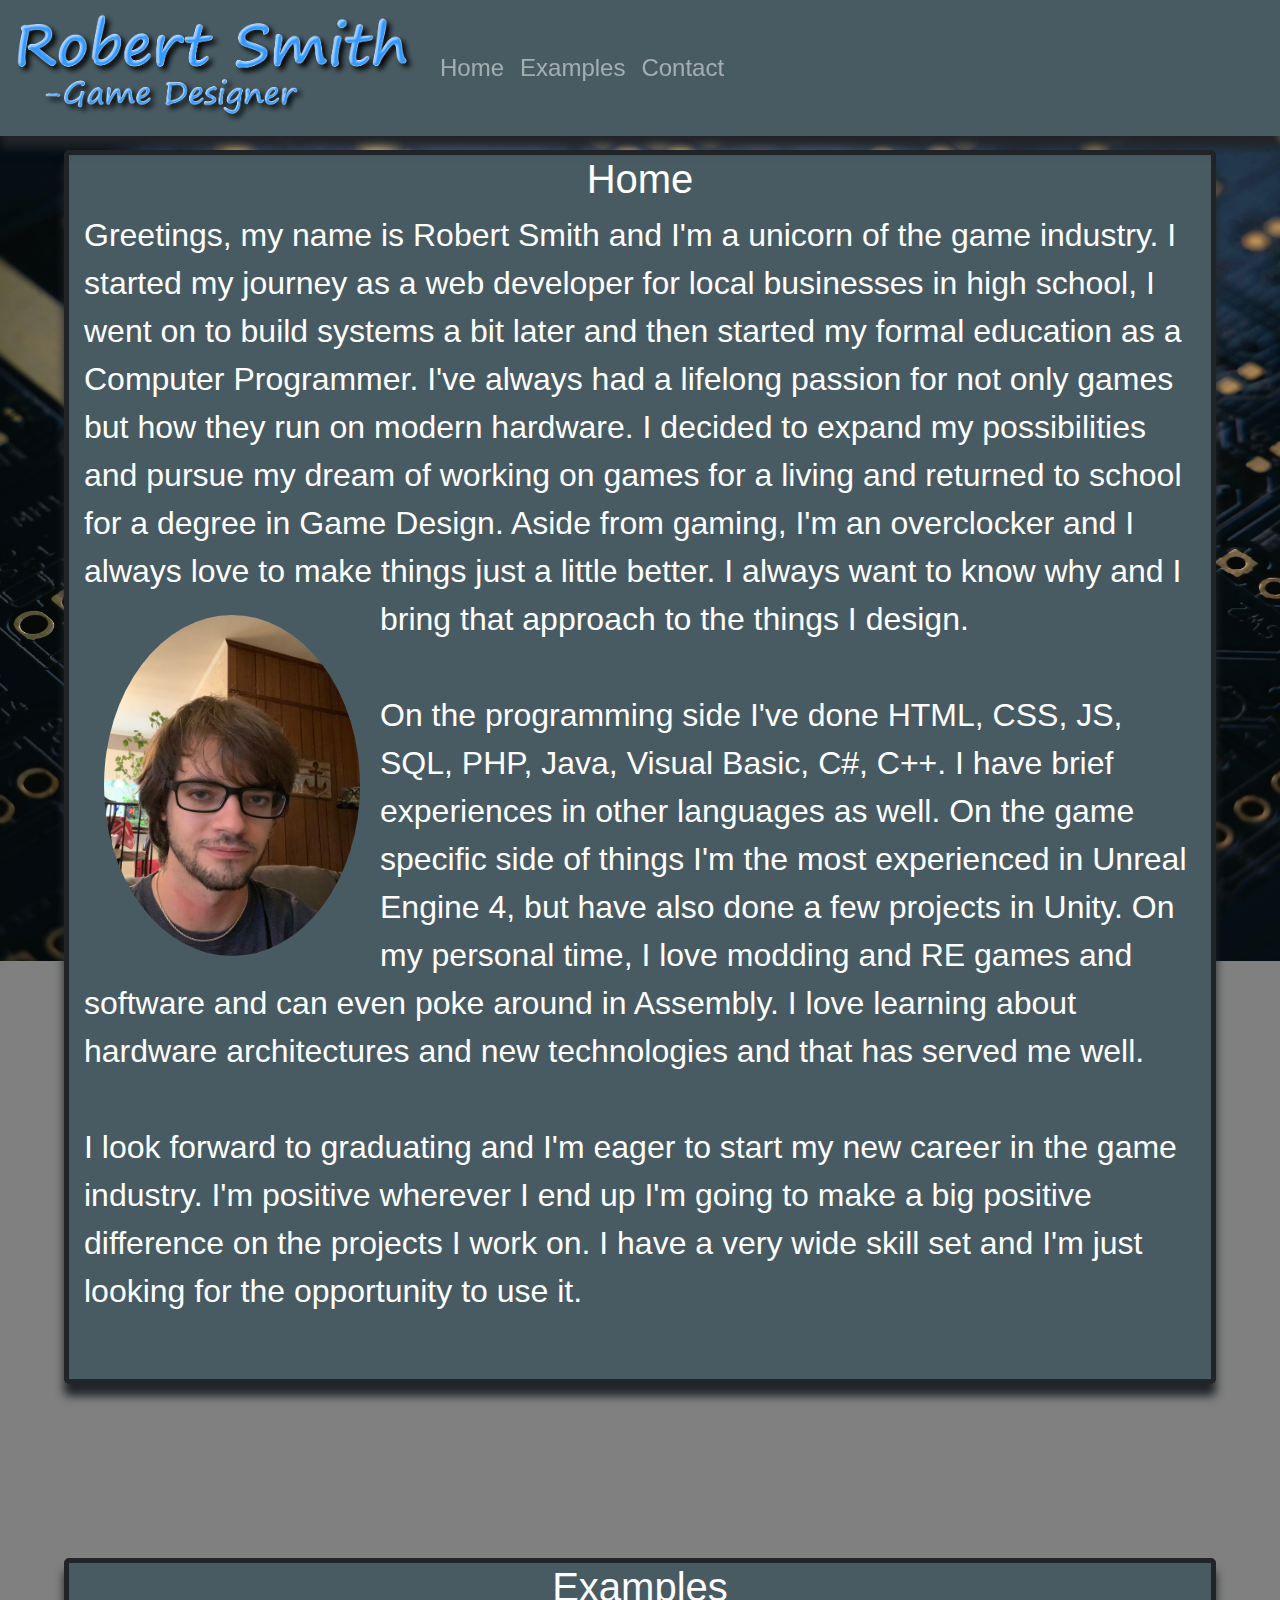
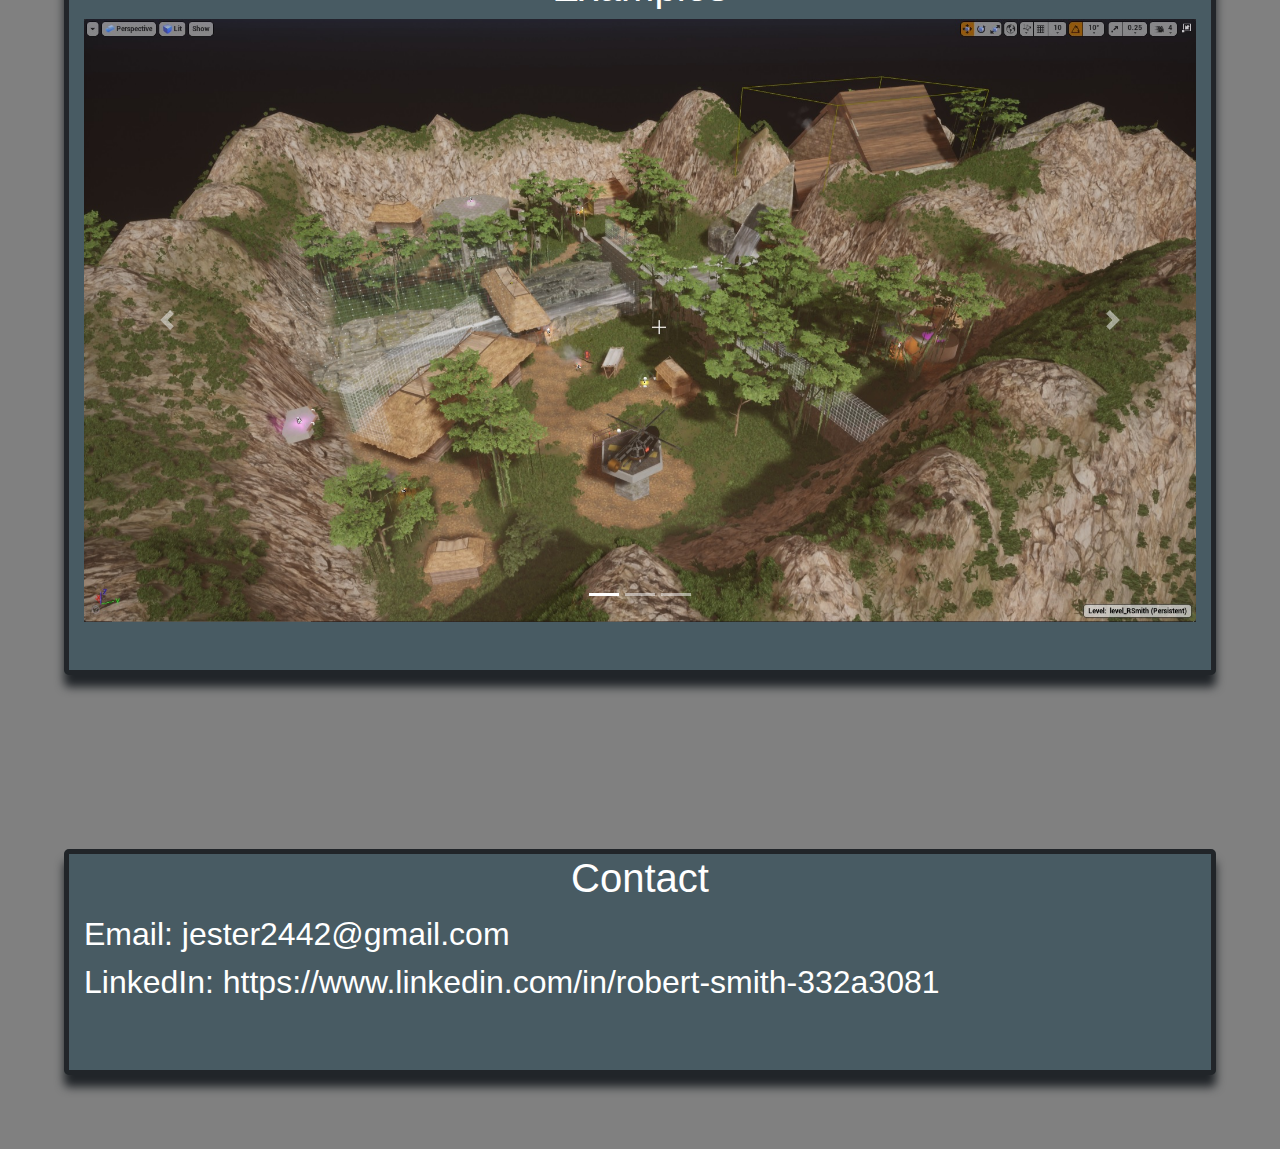
==== index.html @ 6074f886 "Mobile Adjustments" ====
<!Doctype HTML>
<html>
<head>
	<title>Robert Smith: Game Designer</title>
	<meta name content="Keywords">
	<meta name="Description" 
	content="">
	<meta name="keywords" 
	content="">
	<link rel="stylesheet" href="https://maxcdn.bootstrapcdn.com/bootstrap/4.0.0/css/bootstrap.min.css" integrity="sha384-Gn5384xqQ1aoWXA+058RXPxPg6fy4IWvTNh0E263XmFcJlSAwiGgFAW/dAiS6JXm" crossorigin="anonymous">
	<link rel="stylesheet" type="text/css" href="popstyle.css">
</head>

<body>
	<nav class = "navbar fixed-top navbar-expand-sm navbar-dark">
		<span class="navbar-brand"><img class="logo" src="images/Banner.fw.png"></span>
		<button class="navbar-toggler navbar-toggler-right" type="button" data-toggle="collapse" data-target="#links" aria-controls="links" aria-expanded="false" aria-label="Toggle Navigation">
			<span class="navbar-toggler-icon"></span> 
		</button>
		<div class="collapse navbar-collapse" id="links">
			<ul class="navbar-nav">
				<li class="nav-item"><a href="#top" class="nav-link">Home</a></li>
				<li class="nav-item"><a href="#examples" class="nav-link">Examples</a></li>
				<li class="nav-item"><a href="#contact" class="nav-link">Contact</a></li>
			</ul>
		</div>
	</nav>

	<main class="container-fluid">
		<div class = "row">
		<article id="home" class="container mb-4 pb-5 fullscreen col-8">
			<h1>Home</h1>
			<p>
				Greetings, my name is Robert Smith and I'm a unicorn of the game industry. I started my journey as a web developer for local businesses in high school, I went on to build systems a bit later and then started my formal education as a Computer Programmer. I've always had a lifelong passion for not only games but how they run on modern hardware. I decided to expand my possibilities and pursue my dream of working on games for a living and returned to school for a degree in Game Design. Aside from gaming, I'm an overclocker and I always love to make things just a little better. I always want to know why and I bring that approach to the things I design.
				<img src="images/me.png" class="rounded-circle mepic" alt="Responsive image">
				<br>
				<br>
				On the programming side I've done HTML, CSS, JS, SQL, PHP, Java, Visual Basic, C#, C++. I have brief experiences in other languages as well. On the game specific side of things I'm the most experienced in Unreal Engine 4, but have also done a few projects in Unity. On my personal time, I love modding and RE games and software and can even poke around in Assembly. I love learning about hardware architectures and new technologies and that has served me well.
				<br>
				<br>
				I look forward to graduating and I'm eager to start my new career in the game industry. I'm positive wherever I end up I'm going to make a big positive difference on the projects I work on. I have a very wide skill set and I'm just looking for the opportunity to use it. 
			</p>
		</article> <!--end home-->

		<article class="container mb-4 pb-5 fullscreen navbar-space col-8">
			<a class="anchor" id="examples"></a>
			<h1>Examples</h1>
			<center>
			<div id="carouselExampleIndicators" class="carousel slide" data-ride="carousel">
			  <ol class="carousel-indicators">
			    <li data-target="#carouselExampleIndicators" data-slide-to="0" class="active"></li>
			    <li data-target="#carouselExampleIndicators" data-slide-to="1"></li>
			    <li data-target="#carouselExampleIndicators" data-slide-to="2"></li>
			  </ol>
			  <div class="carousel-inner">
			    <div class="carousel-item active">
			      <img class="d-block w-100" src="images/Photo1.jpg" alt="First slide">
			    </div>
			    <div class="carousel-item">
			      <img class="d-block w-100" src="images/Photo2.jpg" alt="Second slide">
			    </div>
			    <div class="carousel-item">
			      <img class="d-block w-100" src="images/Photo3.png" alt="Third slide">
			    </div>
			  </div>
			  <a class="carousel-control-prev" href="#carouselExampleIndicators" role="button" data-slide="prev">
			    <span class="carousel-control-prev-icon" aria-hidden="true"></span>
			    <span class="sr-only">Previous</span>
			  </a>
			  <a class="carousel-control-next" href="#carouselExampleIndicators" role="button" data-slide="next">
			    <span class="carousel-control-next-icon" aria-hidden="true"></span>
			    <span class="sr-only">Next</span>
			  </a>
			</div>
			</center>
		</article> <!--end examples-->

		<article id ="contact" class="container mb-4 pb-5 fullscreen navbar-space col-8">
			<h1>Contact</h1>
			<p>
				Email: jester2442@gmail.com
				<br>
				LinkedIn: https://www.linkedin.com/in/robert-smith-332a3081
			</p>
		</article><!--end info-->

		</div><!--end row-->
	</main>

<!-- Optional JavaScript -->
<!-- jQuery first, then Popper.js, then Bootstrap JS -->
<script src="https://code.jquery.com/jquery-3.2.1.slim.min.js" integrity="sha384-KJ3o2DKtIkvYIK3UENzmM7KCkRr/rE9/Qpg6aAZGJwFDMVNA/GpGFF93hXpG5KkN" crossorigin="anonymous"></script>
<script src="https://cdnjs.cloudflare.com/ajax/libs/popper.js/1.12.9/umd/popper.min.js" integrity="sha384-ApNbgh9B+Y1QKtv3Rn7W3mgPxhU9K/ScQsAP7hUibX39j7fakFPskvXusvfa0b4Q" crossorigin="anonymous"></script>
<script src="https://maxcdn.bootstrapcdn.com/bootstrap/4.0.0/js/bootstrap.min.js" integrity="sha384-JZR6Spejh4U02d8jOt6vLEHfe/JQGiRRSQQxSfFWpi1MquVdAyjUar5+76PVCmYl" crossorigin="anonymous"></script>
</body>
</html>
---- popstyle.css ----
body{
	background-image: url("images/mainbg.jpg");
	background-size: cover;
	background-repeat: no-repeat;
	background-color: grey;
	background-attachment: fixed;
	padding-top: 150px;
	padding-bottom: 50px;
}

.logo{
	width: 20em;
}

a.anchor {
    display: block;
    position: relative;
    top: -250px;
    visibility: hidden;
}

h1{
	color: white;
	text-align: center;
}

.mepic{
	max-width: 256px;
	float: left;
	margin: 20px;
}

.d-block{
	max-height: 800px;
	max-width: auto;
}

.popover-margin-top{
    margin-top: 150px;
}

.navbar-space{
    margin-top: 150px;
}

.container-fluid{
	max-width: 100%; 
}

article {
	background-color: #485b63;
	box-shadow: 0px 12px 10px;
	border-style: solid;
	border-width: 5px;
	border-radius: 5px;
	font-size: 1.5em;
}

p{
	color: white;
}

nav{
	background-color: #485b63;
	box-shadow: 0px 12px 10px;
	min-width: 520px;
	font-size: 1.5em;
}

.col-8{
	max-width: 100%;
    flex-basis: 100%;
}

@media (min-width: 600px) {

    .col-8{
    	max-width: 90%;
    	flex-basis: 100%;
    }

    article{
    	font-size: 2em;
    }
}
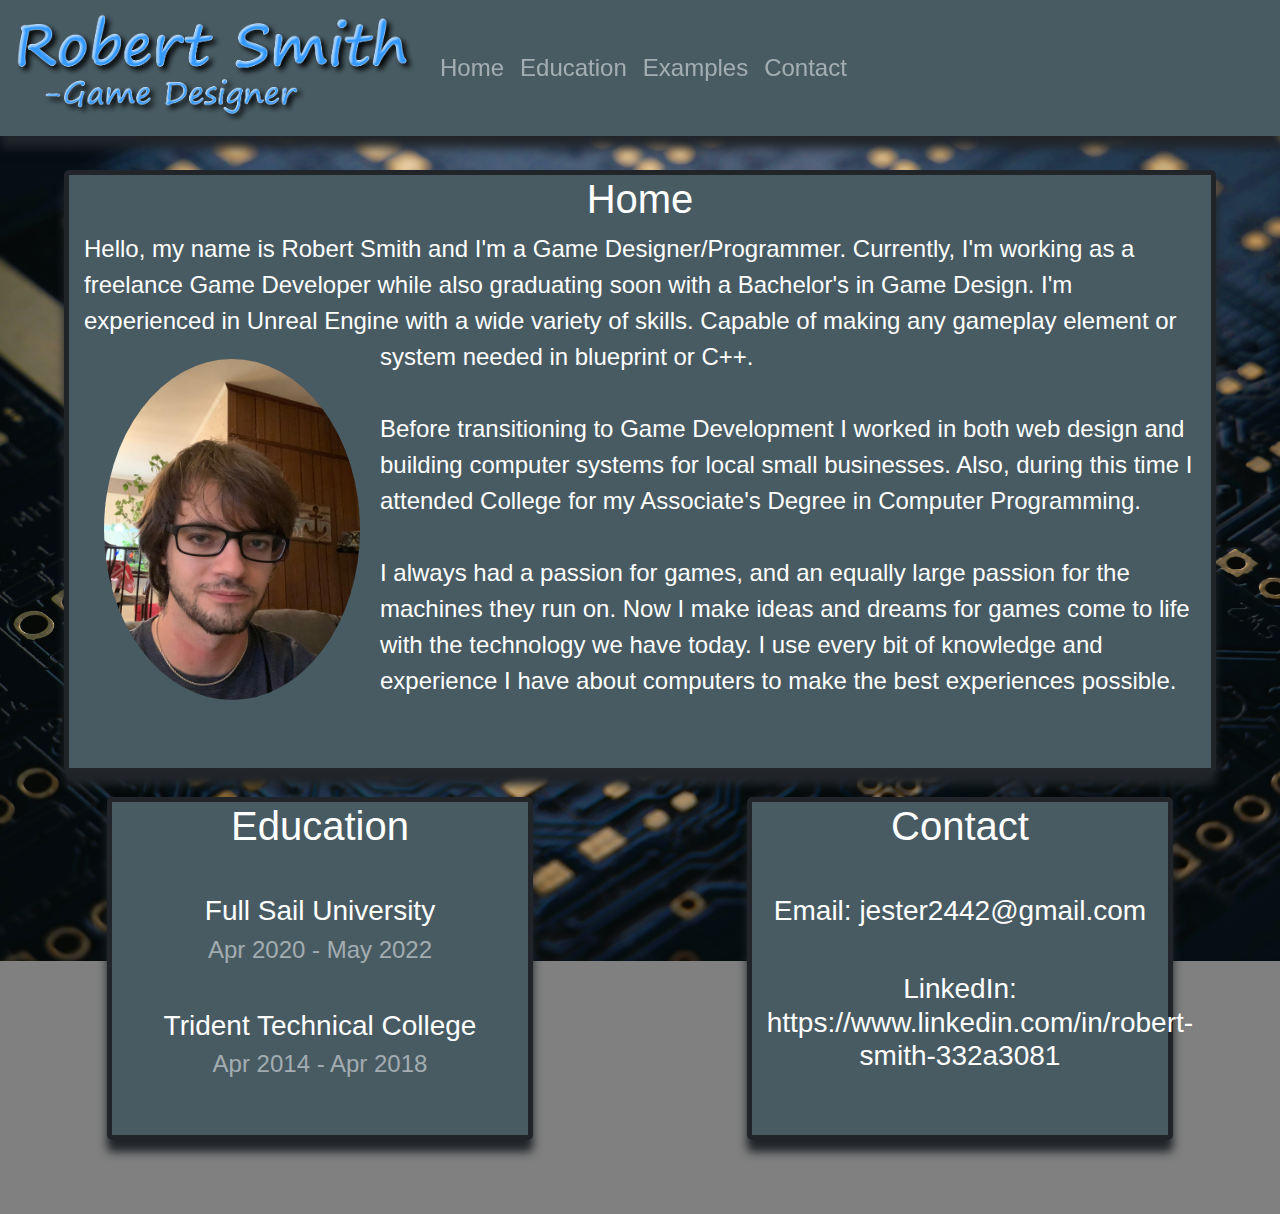
==== commit 6bff498a: "Layout Improvements and content additions" ====
--- a/index.html
+++ b/index.html
@@ -19,9 +19,10 @@
 		</button>
 		<div class="collapse navbar-collapse" id="links">
 			<ul class="navbar-nav">
-				<li class="nav-item"><a href="#top" class="nav-link">Home</a></li>
-				<li class="nav-item"><a href="#examples" class="nav-link">Examples</a></li>
-				<li class="nav-item"><a href="#contact" class="nav-link">Contact</a></li>
+				<li class="nav-item"><a href="index.html#top" class="nav-link">Home</a></li>
+				<li class="nav-item"><a href="index.html#education" class="nav-link">Education</a></li>
+				<li class="nav-item"><a href="examples.html" class="nav-link">Examples</a></li>
+				<li class="nav-item"><a href="index.html#contact" class="nav-link">Contact</a></li>
 			</ul>
 		</div>
 	</nav>
@@ -31,57 +32,40 @@
 		<article id="home" class="container mb-4 pb-5 fullscreen col-8">
 			<h1>Home</h1>
 			<p>
-				Greetings, my name is Robert Smith and I'm a unicorn of the game industry. I started my journey as a web developer for local businesses in high school, I went on to build systems a bit later and then started my formal education as a Computer Programmer. I've always had a lifelong passion for not only games but how they run on modern hardware. I decided to expand my possibilities and pursue my dream of working on games for a living and returned to school for a degree in Game Design. Aside from gaming, I'm an overclocker and I always love to make things just a little better. I always want to know why and I bring that approach to the things I design.
+				Hello, my name is Robert Smith and I'm a Game Designer/Programmer. Currently, I'm working as a freelance Game Developer while also graduating soon with a Bachelor's in Game Design. I'm experienced in Unreal Engine with a wide variety of skills. Capable of making any gameplay element or system needed in blueprint or C++.
 				<img src="images/me.png" class="rounded-circle mepic" alt="Responsive image">
 				<br>
 				<br>
-				On the programming side I've done HTML, CSS, JS, SQL, PHP, Java, Visual Basic, C#, C++. I have brief experiences in other languages as well. On the game specific side of things I'm the most experienced in Unreal Engine 4, but have also done a few projects in Unity. On my personal time, I love modding and RE games and software and can even poke around in Assembly. I love learning about hardware architectures and new technologies and that has served me well.
+				Before transitioning to Game Development I worked in both web design and building computer systems for local small businesses. Also, during this time I attended College for my Associate's Degree in Computer Programming.
 				<br>
 				<br>
-				I look forward to graduating and I'm eager to start my new career in the game industry. I'm positive wherever I end up I'm going to make a big positive difference on the projects I work on. I have a very wide skill set and I'm just looking for the opportunity to use it. 
+				I always had a passion for games, and an equally large passion for the machines they run on. Now I make ideas and dreams for games come to life with the technology we have today. I use every bit of knowledge and experience I have about computers to make the best experiences possible. 
 			</p>
 		</article> <!--end home-->
 
-		<article class="container mb-4 pb-5 fullscreen navbar-space col-8">
-			<a class="anchor" id="examples"></a>
-			<h1>Examples</h1>
+		<article class="container mb-4 pb-5 fullscreen navbar-space col-4">
+			<a class="anchor" id="education"></a>
+			<h1>Education</h1>
 			<center>
-			<div id="carouselExampleIndicators" class="carousel slide" data-ride="carousel">
-			  <ol class="carousel-indicators">
-			    <li data-target="#carouselExampleIndicators" data-slide-to="0" class="active"></li>
-			    <li data-target="#carouselExampleIndicators" data-slide-to="1"></li>
-			    <li data-target="#carouselExampleIndicators" data-slide-to="2"></li>
-			  </ol>
-			  <div class="carousel-inner">
-			    <div class="carousel-item active">
-			      <img class="d-block w-100" src="images/Photo1.jpg" alt="First slide">
-			    </div>
-			    <div class="carousel-item">
-			      <img class="d-block w-100" src="images/Photo2.jpg" alt="Second slide">
-			    </div>
-			    <div class="carousel-item">
-			      <img class="d-block w-100" src="images/Photo3.png" alt="Third slide">
-			    </div>
-			  </div>
-			  <a class="carousel-control-prev" href="#carouselExampleIndicators" role="button" data-slide="prev">
-			    <span class="carousel-control-prev-icon" aria-hidden="true"></span>
-			    <span class="sr-only">Previous</span>
-			  </a>
-			  <a class="carousel-control-next" href="#carouselExampleIndicators" role="button" data-slide="next">
-			    <span class="carousel-control-next-icon" aria-hidden="true"></span>
-			    <span class="sr-only">Next</span>
-			  </a>
+			<br>
+			<div class = "column">
+				<h3>Full Sail University</h3>
+				<h4>Apr 2020 - May 2022</h4>
+			</div>
+				<br>
+			<div div class = "column">
+				<h3>Trident Technical College</h3>
+				<h4>Apr 2014 - Apr 2018</h4>
 			</div>
 			</center>
 		</article> <!--end examples-->
 
-		<article id ="contact" class="container mb-4 pb-5 fullscreen navbar-space col-8">
+		<article id ="contact" class="container mb-4 pb-5 fullscreen navbar-space col-4">
 			<h1>Contact</h1>
-			<p>
-				Email: jester2442@gmail.com
 				<br>
-				LinkedIn: https://www.linkedin.com/in/robert-smith-332a3081
-			</p>
+				<h3>Email: jester2442@gmail.com</h3>
+				<br>
+				<h3>LinkedIn: https://www.linkedin.com/in/robert-smith-332a3081</h3>
 		</article><!--end info-->
 
 		</div><!--end row-->
--- a/popstyle.css
+++ b/popstyle.css
@@ -4,7 +4,7 @@
 	background-repeat: no-repeat;
 	background-color: grey;
 	background-attachment: fixed;
-	padding-top: 150px;
+	padding-top: 170px;
 	padding-bottom: 50px;
 }
 
@@ -13,15 +13,31 @@
 }
 
 a.anchor {
-    display: block;
-    position: relative;
-    top: -250px;
-    visibility: hidden;
+	display: block;
+   	position: relative;
+   	top: -170px;
+   	visibility: hidden;
 }
 
 h1{
 	color: white;
 	text-align: center;
+}
+
+h2{
+	color: white;
+	text-align: center;
+}
+
+h3{
+	color: white;
+	text-align: center;
+}
+
+h4{
+	color: white;
+	text-align: center;
+	color:  rgba(255, 255, 255, 0.5);
 }
 
 .mepic{
@@ -36,11 +52,7 @@
 }
 
 .popover-margin-top{
-    margin-top: 150px;
-}
-
-.navbar-space{
-    margin-top: 150px;
+   	margin-top: 150px;
 }
 
 .container-fluid{
@@ -68,18 +80,17 @@
 }
 
 .col-8{
-	max-width: 100%;
+	max-width: 90%;
     flex-basis: 100%;
 }
 
-@media (min-width: 600px) {
+@media (-webkit-min-device-pixel-ratio: 2) {
 
-    .col-8{
-    	max-width: 90%;
-    	flex-basis: 100%;
+    article{
+    	font-size: 2.5em;
     }
 
-    article{
-    	font-size: 2em;
+    nav{
+    	font-size: 3em;
     }
-}+}
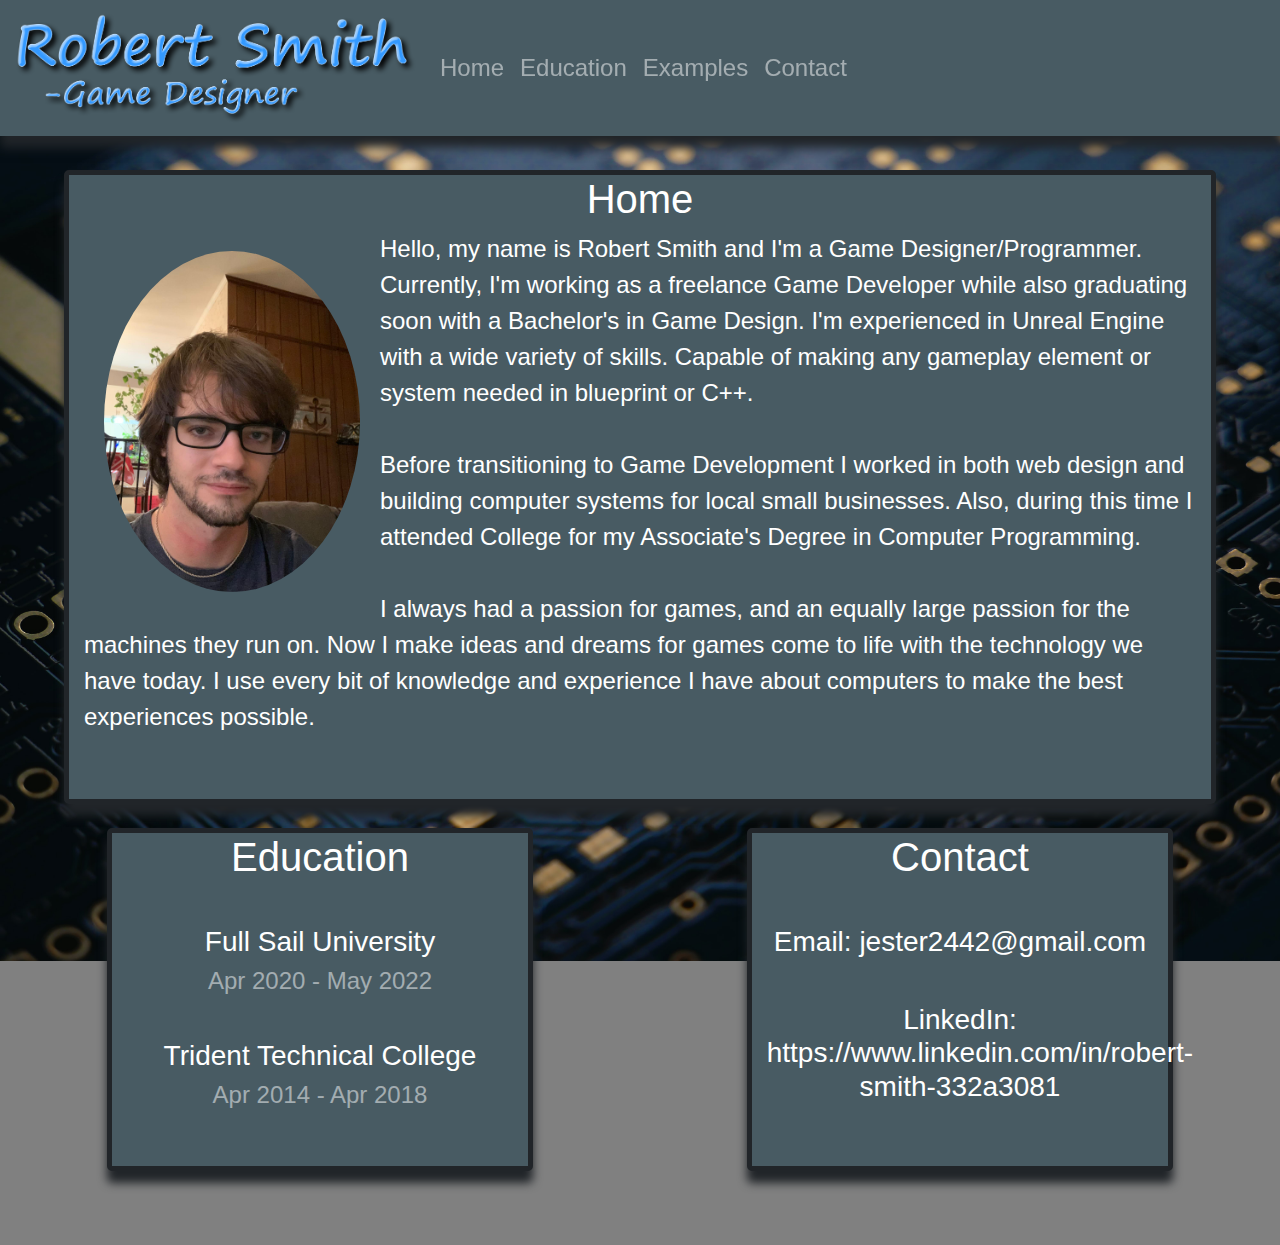
==== commit a93c10ff: "Slight Adjustments" ====
--- a/index.html
+++ b/index.html
@@ -31,9 +31,10 @@
 		<div class = "row">
 		<article id="home" class="container mb-4 pb-5 fullscreen col-8">
 			<h1>Home</h1>
+			<img src="images/me.png" class="rounded-circle mepic" alt="Responsive image">
 			<p>
 				Hello, my name is Robert Smith and I'm a Game Designer/Programmer. Currently, I'm working as a freelance Game Developer while also graduating soon with a Bachelor's in Game Design. I'm experienced in Unreal Engine with a wide variety of skills. Capable of making any gameplay element or system needed in blueprint or C++.
-				<img src="images/me.png" class="rounded-circle mepic" alt="Responsive image">
+				
 				<br>
 				<br>
 				Before transitioning to Game Development I worked in both web design and building computer systems for local small businesses. Also, during this time I attended College for my Associate's Degree in Computer Programming.
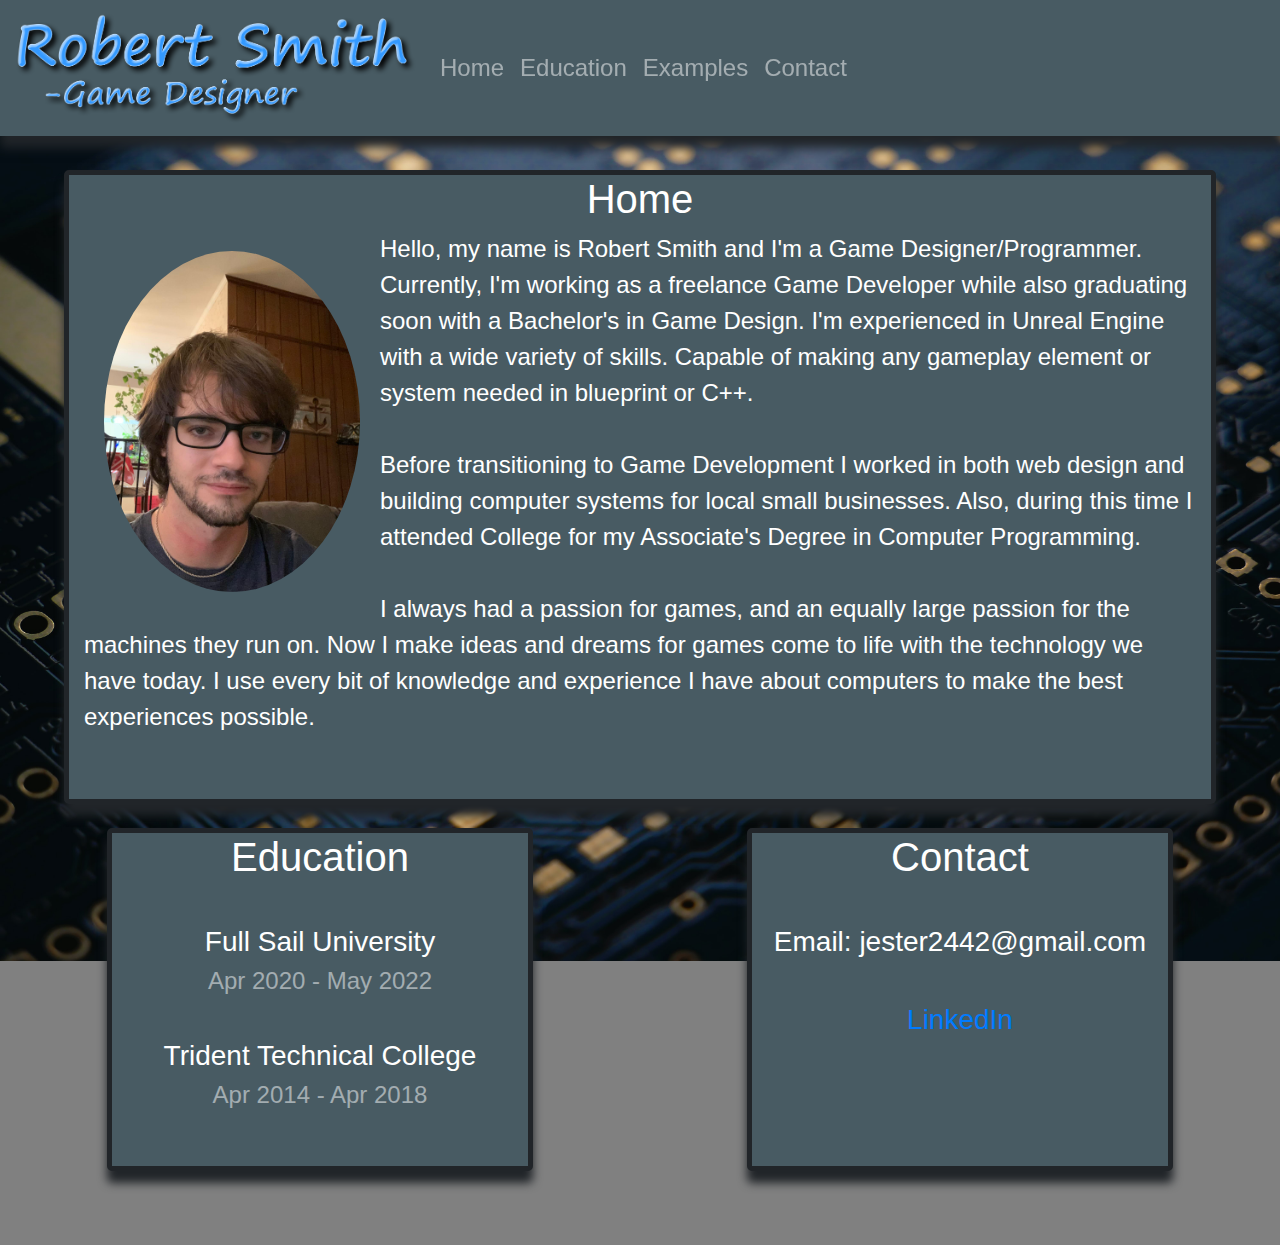
==== commit e9dfa54c: "Link Change" ====
--- a/index.html
+++ b/index.html
@@ -66,7 +66,7 @@
 				<br>
 				<h3>Email: jester2442@gmail.com</h3>
 				<br>
-				<h3>LinkedIn: https://www.linkedin.com/in/robert-smith-332a3081</h3>
+				<h3><a href= "https://www.linkedin.com/in/robert-smith-332a3081">LinkedIn</a></h3>
 		</article><!--end info-->
 
 		</div><!--end row-->
--- a/popstyle.css
+++ b/popstyle.css
@@ -91,6 +91,6 @@
     }
 
     nav{
-    	font-size: 3em;
+    	font-size: 2em;
     }
 }
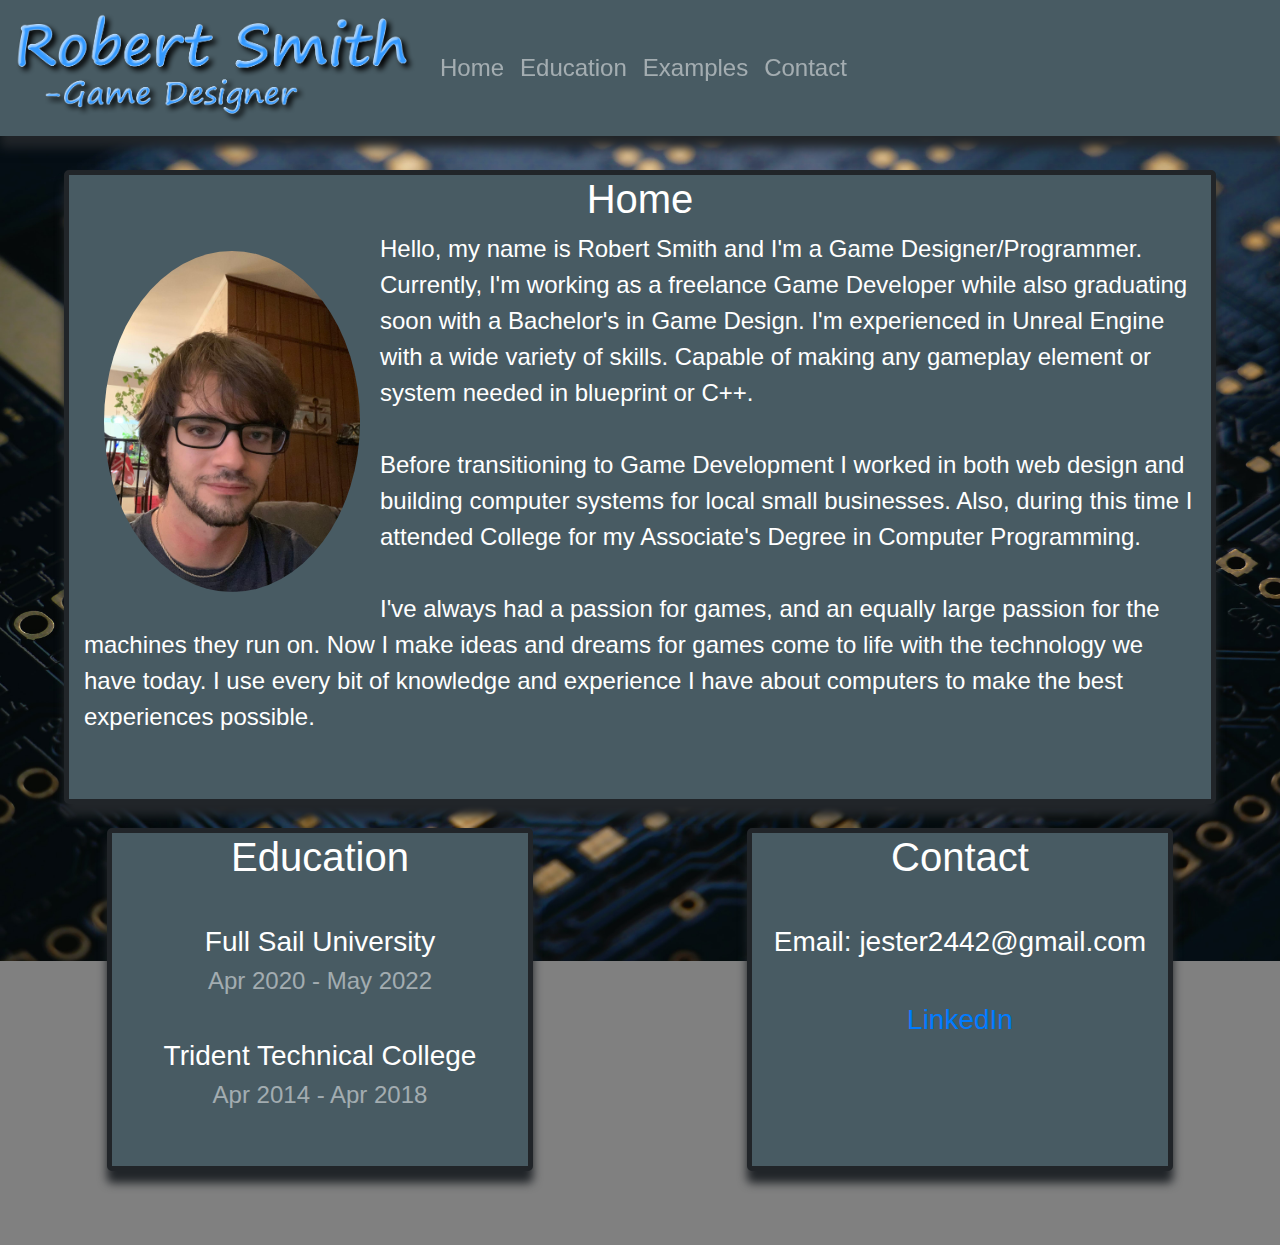
==== commit 71102f1f: "Added Videos to Examples Page" ====
--- a/index.html
+++ b/index.html
@@ -40,7 +40,7 @@
 				Before transitioning to Game Development I worked in both web design and building computer systems for local small businesses. Also, during this time I attended College for my Associate's Degree in Computer Programming.
 				<br>
 				<br>
-				I always had a passion for games, and an equally large passion for the machines they run on. Now I make ideas and dreams for games come to life with the technology we have today. I use every bit of knowledge and experience I have about computers to make the best experiences possible. 
+				I've always had a passion for games, and an equally large passion for the machines they run on. Now I make ideas and dreams for games come to life with the technology we have today. I use every bit of knowledge and experience I have about computers to make the best experiences possible. 
 			</p>
 		</article> <!--end home-->
 
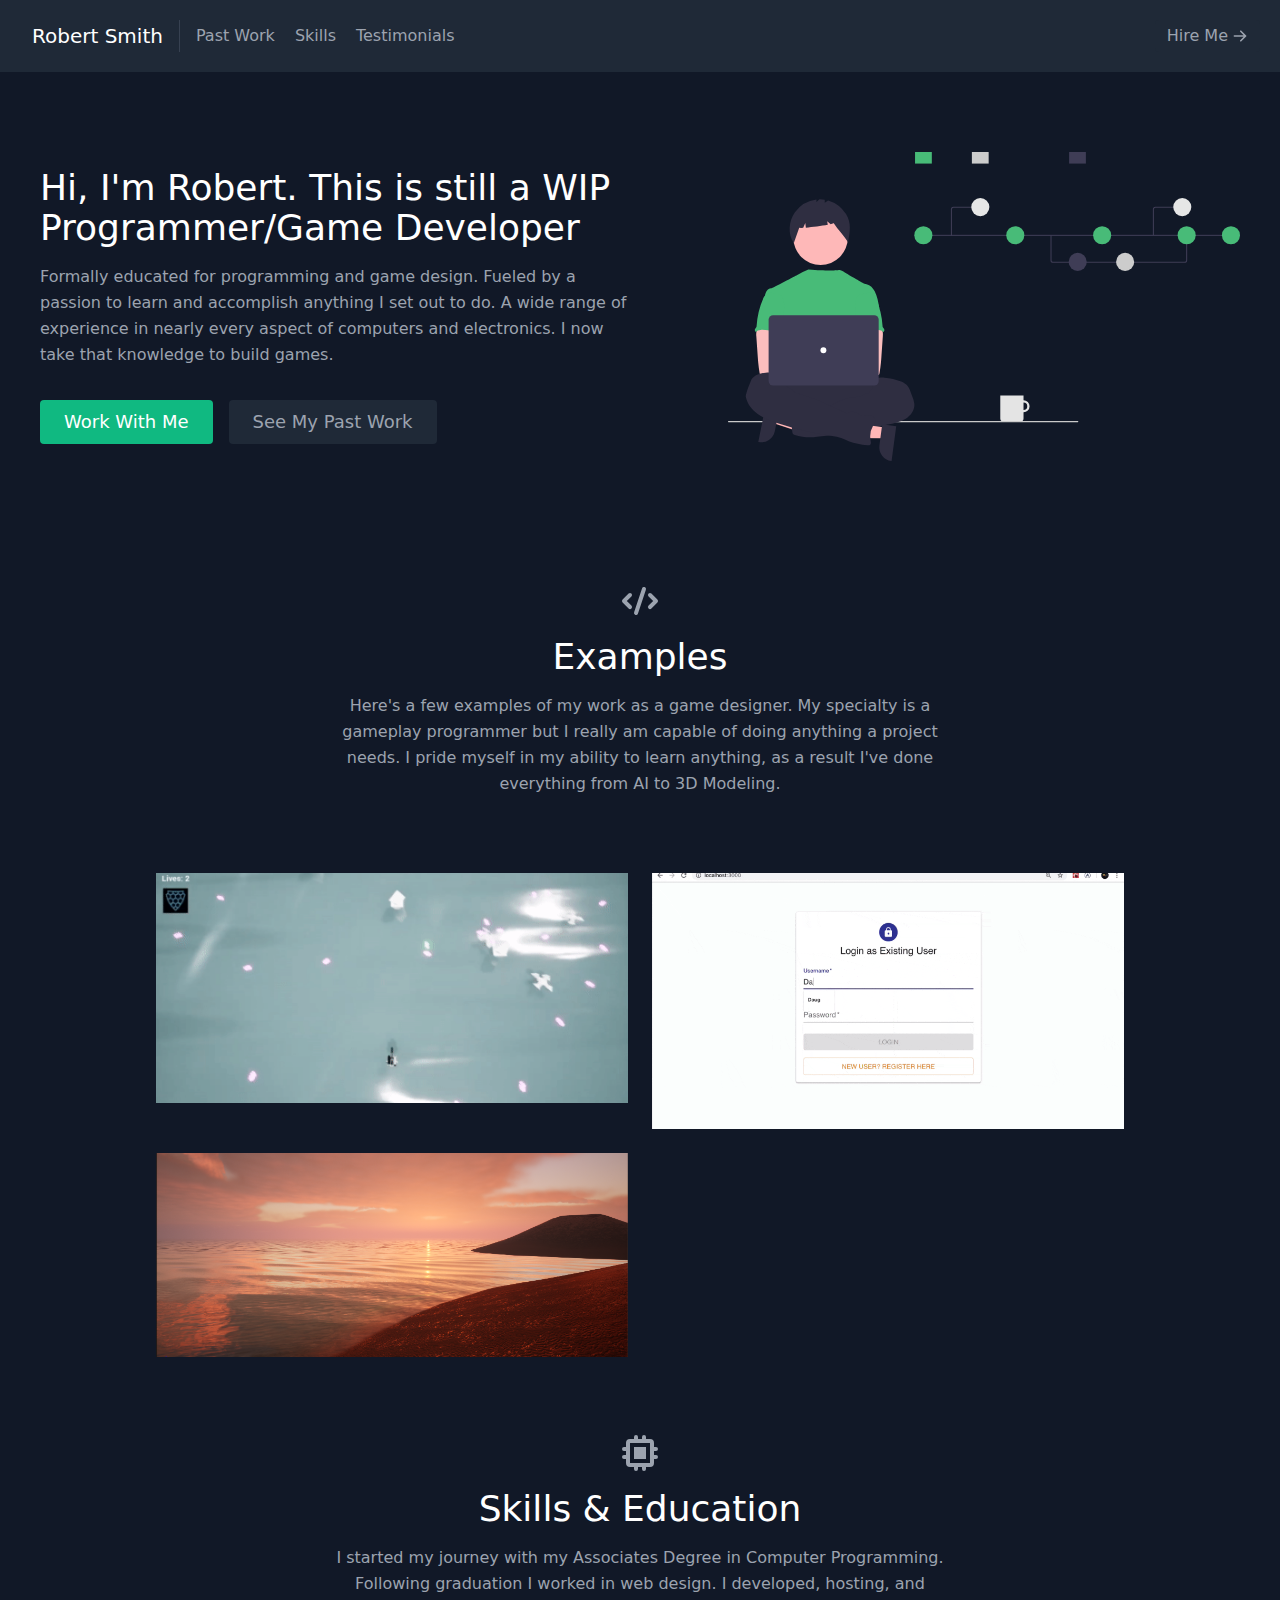
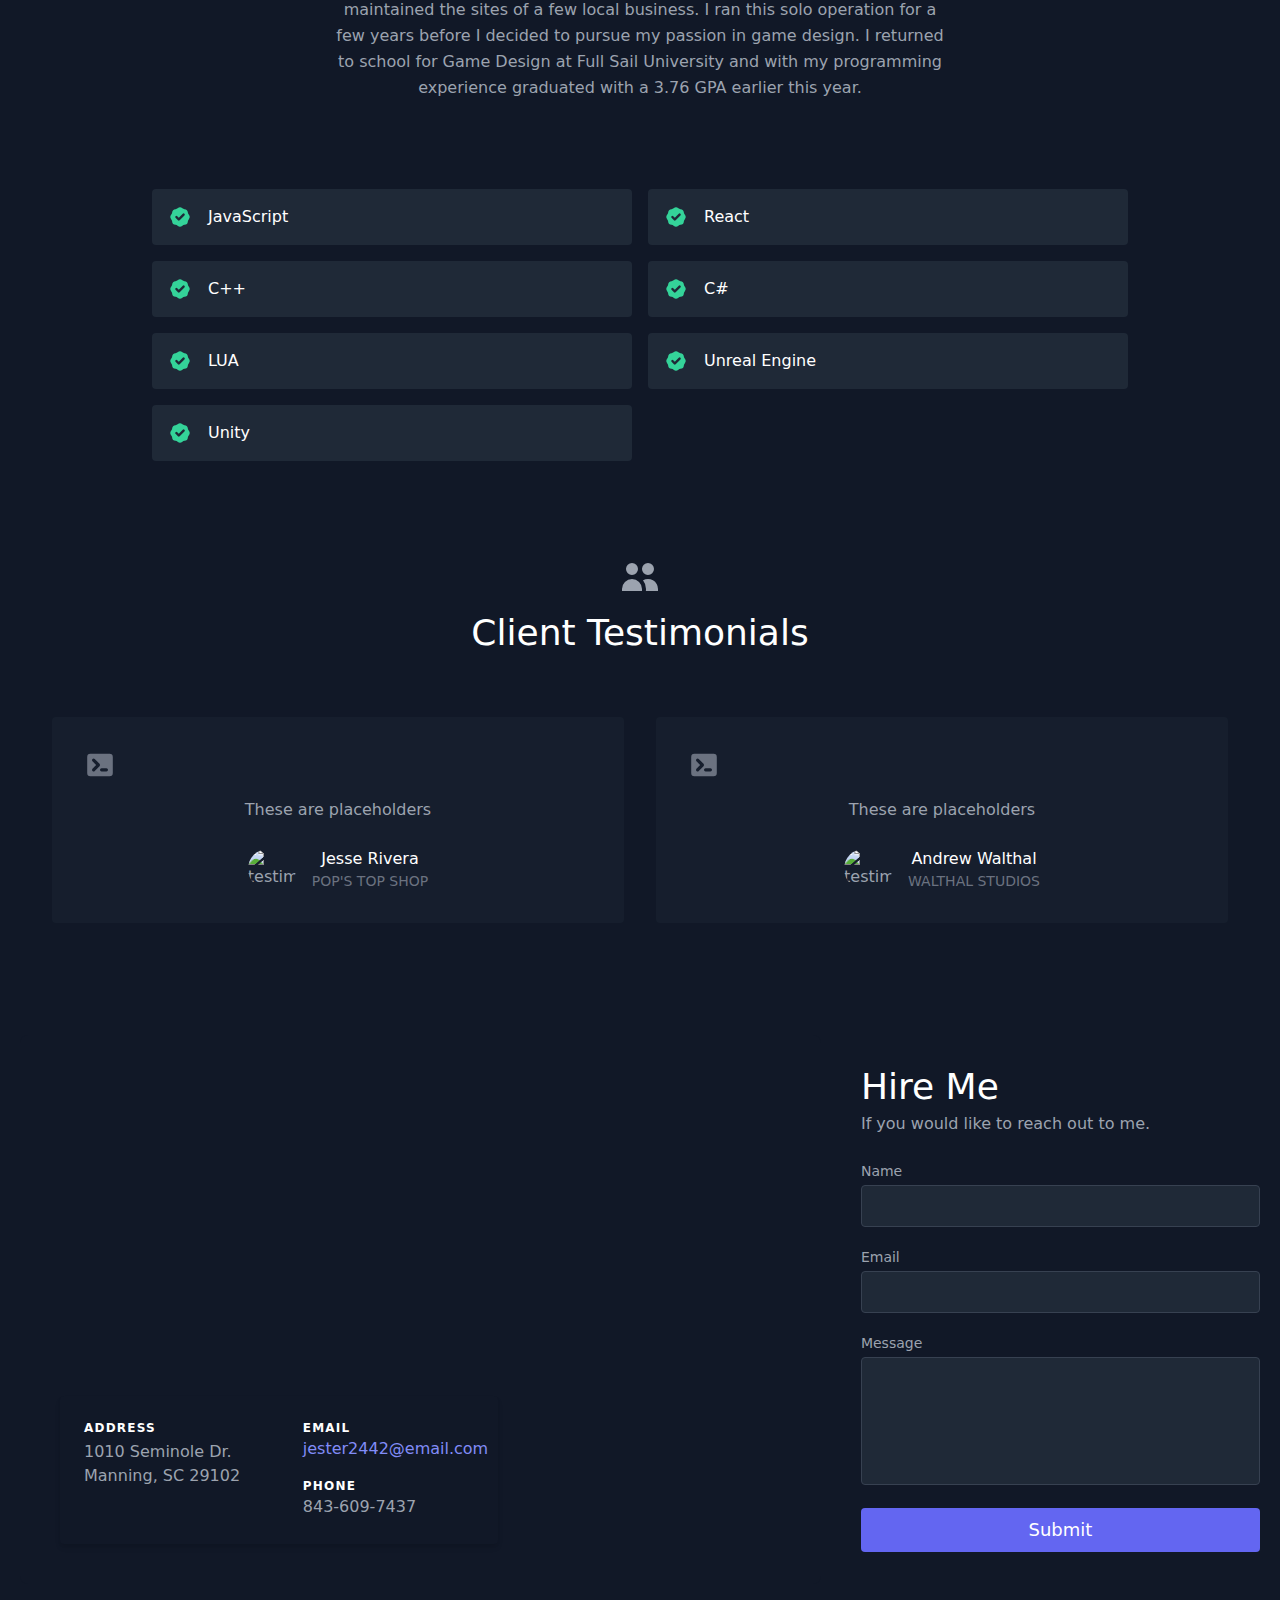
==== commit a9f174e8: "A Test" ====
--- a/index.html
+++ b/index.html
@@ -1,81 +1 @@
-<!Doctype HTML>
-<html>
-<head>
-	<title>Robert Smith: Game Designer</title>
-	<meta name content="Keywords">
-	<meta name="Description" 
-	content="">
-	<meta name="keywords" 
-	content="">
-	<link rel="stylesheet" href="https://maxcdn.bootstrapcdn.com/bootstrap/4.0.0/css/bootstrap.min.css" integrity="sha384-Gn5384xqQ1aoWXA+058RXPxPg6fy4IWvTNh0E263XmFcJlSAwiGgFAW/dAiS6JXm" crossorigin="anonymous">
-	<link rel="stylesheet" type="text/css" href="popstyle.css">
-</head>
-
-<body>
-	<nav class = "navbar fixed-top navbar-expand-sm navbar-dark">
-		<span class="navbar-brand"><img class="logo" src="images/Banner.fw.png"></span>
-		<button class="navbar-toggler navbar-toggler-right" type="button" data-toggle="collapse" data-target="#links" aria-controls="links" aria-expanded="false" aria-label="Toggle Navigation">
-			<span class="navbar-toggler-icon"></span> 
-		</button>
-		<div class="collapse navbar-collapse" id="links">
-			<ul class="navbar-nav">
-				<li class="nav-item"><a href="index.html#top" class="nav-link">Home</a></li>
-				<li class="nav-item"><a href="index.html#education" class="nav-link">Education</a></li>
-				<li class="nav-item"><a href="examples.html" class="nav-link">Examples</a></li>
-				<li class="nav-item"><a href="index.html#contact" class="nav-link">Contact</a></li>
-			</ul>
-		</div>
-	</nav>
-
-	<main class="container-fluid">
-		<div class = "row">
-		<article id="home" class="container mb-4 pb-5 fullscreen col-8">
-			<h1>Home</h1>
-			<img src="images/me.png" class="rounded-circle mepic" alt="Responsive image">
-			<p>
-				Hello, my name is Robert Smith and I'm a Game Designer/Programmer. Currently, I'm working as a freelance Game Developer while also graduating soon with a Bachelor's in Game Design. I'm experienced in Unreal Engine with a wide variety of skills. Capable of making any gameplay element or system needed in blueprint or C++.
-				
-				<br>
-				<br>
-				Before transitioning to Game Development I worked in both web design and building computer systems for local small businesses. Also, during this time I attended College for my Associate's Degree in Computer Programming.
-				<br>
-				<br>
-				I've always had a passion for games, and an equally large passion for the machines they run on. Now I make ideas and dreams for games come to life with the technology we have today. I use every bit of knowledge and experience I have about computers to make the best experiences possible. 
-			</p>
-		</article> <!--end home-->
-
-		<article class="container mb-4 pb-5 fullscreen navbar-space col-4">
-			<a class="anchor" id="education"></a>
-			<h1>Education</h1>
-			<center>
-			<br>
-			<div class = "column">
-				<h3>Full Sail University</h3>
-				<h4>Apr 2020 - May 2022</h4>
-			</div>
-				<br>
-			<div div class = "column">
-				<h3>Trident Technical College</h3>
-				<h4>Apr 2014 - Apr 2018</h4>
-			</div>
-			</center>
-		</article> <!--end examples-->
-
-		<article id ="contact" class="container mb-4 pb-5 fullscreen navbar-space col-4">
-			<h1>Contact</h1>
-				<br>
-				<h3>Email: jester2442@gmail.com</h3>
-				<br>
-				<h3><a href= "https://www.linkedin.com/in/robert-smith-332a3081">LinkedIn</a></h3>
-		</article><!--end info-->
-
-		</div><!--end row-->
-	</main>
-
-<!-- Optional JavaScript -->
-<!-- jQuery first, then Popper.js, then Bootstrap JS -->
-<script src="https://code.jquery.com/jquery-3.2.1.slim.min.js" integrity="sha384-KJ3o2DKtIkvYIK3UENzmM7KCkRr/rE9/Qpg6aAZGJwFDMVNA/GpGFF93hXpG5KkN" crossorigin="anonymous"></script>
-<script src="https://cdnjs.cloudflare.com/ajax/libs/popper.js/1.12.9/umd/popper.min.js" integrity="sha384-ApNbgh9B+Y1QKtv3Rn7W3mgPxhU9K/ScQsAP7hUibX39j7fakFPskvXusvfa0b4Q" crossorigin="anonymous"></script>
-<script src="https://maxcdn.bootstrapcdn.com/bootstrap/4.0.0/js/bootstrap.min.js" integrity="sha384-JZR6Spejh4U02d8jOt6vLEHfe/JQGiRRSQQxSfFWpi1MquVdAyjUar5+76PVCmYl" crossorigin="anonymous"></script>
-</body>
-</html>+<!doctype html><html lang="en"><head><meta charset="utf-8"/><link rel="icon" href="/favicon.ico"/><meta name="viewport" content="width=device-width,initial-scale=1"/><meta name="theme-color" content="#000000"/><meta name="description" content="My portfolio app created with React"/><link rel="apple-touch-icon" href="/logo192.png"/><link rel="manifest" href="/manifest.json"/><title>My Portfolio</title><link href="/static/css/main.13637e73.css" rel="stylesheet"></head><body><form name="test" netlify netlify-honeypot="bot-field" hidden><input name="name"/> <input type="email" name="email"/> <textarea name="message"></textarea></form><noscript>You need to enable JavaScript to run this app.</noscript><div id="root"></div><script type="text/javascript" src="/static/js/main.bfc13f00.js"></script></body></html>--- a/static/css/main.13637e73.css
+++ b/static/css/main.13637e73.css
@@ -0,0 +1,4 @@
+/*! tailwindcss v2.2.2 | MIT License | https://tailwindcss.com */
+
+/*! modern-normalize v1.1.0 | MIT License | https://github.com/sindresorhus/modern-normalize */html{-moz-tab-size:4;-o-tab-size:4;tab-size:4;line-height:1.15;-webkit-text-size-adjust:100%}body{margin:0;font-family:system-ui,-apple-system,Segoe UI,Roboto,Helvetica,Arial,sans-serif}hr{height:0;color:inherit}abbr[title]{-webkit-text-decoration:underline dotted;text-decoration:underline dotted}b,strong{font-weight:bolder}code,kbd,pre,samp{font-family:ui-monospace,SFMono-Regular,Consolas,Liberation Mono,Menlo,monospace;font-size:1em}small{font-size:80%}sub,sup{font-size:75%;line-height:0;position:relative;vertical-align:baseline}sub{bottom:-.25em}sup{top:-.5em}table{text-indent:0;border-color:inherit}button,input,optgroup,select,textarea{font-family:inherit;font-size:100%;line-height:1.15;margin:0}button,select{text-transform:none}[type=button],[type=submit],button{-webkit-appearance:button}legend{padding:0}progress{vertical-align:baseline}summary{display:list-item}blockquote,dd,dl,figure,h1,h2,h3,h4,h5,h6,hr,p,pre{margin:0}button{background-color:transparent;background-image:none}button:focus{outline:1px dotted;outline:5px auto -webkit-focus-ring-color}fieldset,ol,ul{margin:0;padding:0}ol,ul{list-style:none}html{font-family:ui-sans-serif,system-ui,-apple-system,BlinkMacSystemFont,Segoe UI,Roboto,Helvetica Neue,Arial,Noto Sans,sans-serif;line-height:1.5}body{font-family:inherit;line-height:inherit}*,:after,:before{box-sizing:border-box;border:0 solid currentColor}hr{border-top-width:1px}img{border-style:solid}textarea{resize:vertical}input::-moz-placeholder,textarea::-moz-placeholder{opacity:1;color:#9ca3af}input:-ms-input-placeholder,textarea:-ms-input-placeholder{opacity:1;color:#9ca3af}input::placeholder,textarea::placeholder{opacity:1;color:#9ca3af}button{cursor:pointer}table{border-collapse:collapse}h1,h2,h3,h4,h5,h6{font-size:inherit;font-weight:inherit}a{color:inherit;text-decoration:inherit}button,input,optgroup,select,textarea{padding:0;line-height:inherit;color:inherit}code,kbd,pre,samp{font-family:ui-monospace,SFMono-Regular,Menlo,Monaco,Consolas,Liberation Mono,Courier New,monospace}audio,canvas,embed,iframe,img,object,svg,video{display:block;vertical-align:middle}img,video{max-width:100%;height:auto}*,:after,:before{--tw-border-opacity:1;border-color:rgba(229,231,235,var(--tw-border-opacity))}.container{width:100%}@media (min-width:640px){.container{max-width:640px}}@media (min-width:768px){.container{max-width:768px}}@media (min-width:1024px){.container{max-width:1024px}}@media (min-width:1280px){.container{max-width:1280px}}@media (min-width:1536px){.container{max-width:1536px}}.absolute{position:absolute}.relative{position:relative}.inset-0{top:0;right:0;bottom:0;left:0}.top-0{top:0}.z-10{z-index:10}.m-4{margin:1rem}.-m-4{margin:-1rem}.mx-auto{margin-left:auto;margin-right:auto}.-mx-2{margin-left:-.5rem;margin-right:-.5rem}.mt-1{margin-top:.25rem}.mt-4{margin-top:1rem}.mt-8{margin-top:2rem}.mr-4{margin-right:1rem}.mr-5{margin-right:1.25rem}.mb-1{margin-bottom:.25rem}.mb-3{margin-bottom:.75rem}.mb-4{margin-bottom:1rem}.mb-5{margin-bottom:1.25rem}.mb-6{margin-bottom:1.5rem}.mb-8{margin-bottom:2rem}.mb-12{margin-bottom:3rem}.mb-16{margin-bottom:4rem}.mb-20{margin-bottom:5rem}.ml-1{margin-left:.25rem}.ml-3{margin-left:.75rem}.ml-4{margin-left:1rem}.block{display:block}.inline-block{display:inline-block}.flex{display:flex}.inline-flex{display:inline-flex}.table{display:table}.hidden{display:none}.h-4{height:1rem}.h-6{height:1.5rem}.h-32{height:8rem}.h-full{height:100%}.w-4{width:1rem}.w-6{width:1.5rem}.w-8{width:2rem}.w-10{width:2.5rem}.w-12{width:3rem}.w-5\/6{width:83.333333%}.w-full{width:100%}.flex-shrink-0{flex-shrink:0}.flex-grow{flex-grow:1}@-webkit-keyframes spin{to{transform:rotate(1turn)}}@keyframes spin{to{transform:rotate(1turn)}}@-webkit-keyframes ping{75%,to{transform:scale(2);opacity:0}}@keyframes ping{75%,to{transform:scale(2);opacity:0}}@-webkit-keyframes pulse{50%{opacity:.5}}@keyframes pulse{50%{opacity:.5}}@-webkit-keyframes bounce{0%,to{transform:translateY(-25%);-webkit-animation-timing-function:cubic-bezier(.8,0,1,1);animation-timing-function:cubic-bezier(.8,0,1,1)}50%{transform:none;-webkit-animation-timing-function:cubic-bezier(0,0,.2,1);animation-timing-function:cubic-bezier(0,0,.2,1)}}@keyframes bounce{0%,to{transform:translateY(-25%);-webkit-animation-timing-function:cubic-bezier(.8,0,1,1);animation-timing-function:cubic-bezier(.8,0,1,1)}50%{transform:none;-webkit-animation-timing-function:cubic-bezier(0,0,.2,1);animation-timing-function:cubic-bezier(0,0,.2,1)}}.resize-none{resize:none}.flex-col{flex-direction:column}.flex-wrap{flex-wrap:wrap}.items-end{align-items:flex-end}.items-center{align-items:center}.justify-start{justify-content:flex-start}.justify-center{justify-content:center}.overflow-hidden{overflow:hidden}.rounded{border-radius:.25rem}.rounded-lg{border-radius:.5rem}.rounded-full{border-radius:9999px}.border-0{border-width:0}.border-4{border-width:4px}.border{border-width:1px}.border-gray-700{--tw-border-opacity:1;border-color:rgba(55,65,81,var(--tw-border-opacity))}.border-gray-800{--tw-border-opacity:1;border-color:rgba(31,41,55,var(--tw-border-opacity))}.focus\:border-indigo-500:focus{--tw-border-opacity:1;border-color:rgba(99,102,241,var(--tw-border-opacity))}.bg-gray-800{--tw-bg-opacity:1;background-color:rgba(31,41,55,var(--tw-bg-opacity))}.bg-gray-900{--tw-bg-opacity:1;background-color:rgba(17,24,39,var(--tw-bg-opacity))}.bg-green-500{--tw-bg-opacity:1;background-color:rgba(16,185,129,var(--tw-bg-opacity))}.bg-indigo-500{--tw-bg-opacity:1;background-color:rgba(99,102,241,var(--tw-bg-opacity))}.hover\:bg-gray-700:hover{--tw-bg-opacity:1;background-color:rgba(55,65,81,var(--tw-bg-opacity))}.hover\:bg-green-600:hover{--tw-bg-opacity:1;background-color:rgba(5,150,105,var(--tw-bg-opacity))}.hover\:bg-indigo-600:hover{--tw-bg-opacity:1;background-color:rgba(79,70,229,var(--tw-bg-opacity))}.bg-opacity-40{--tw-bg-opacity:0.4}.object-cover{-o-object-fit:cover;object-fit:cover}.object-center{-o-object-position:center;object-position:center}.p-2{padding:.5rem}.p-3{padding:.75rem}.p-4{padding:1rem}.p-5{padding:1.25rem}.p-8{padding:2rem}.p-10{padding:2.5rem}.px-3{padding-left:.75rem;padding-right:.75rem}.px-5{padding-left:1.25rem;padding-right:1.25rem}.px-6{padding-left:1.5rem;padding-right:1.5rem}.px-8{padding-left:2rem;padding-right:2rem}.px-10{padding-left:2.5rem;padding-right:2.5rem}.py-1{padding-top:.25rem;padding-bottom:.25rem}.py-2{padding-top:.5rem;padding-bottom:.5rem}.py-6{padding-top:1.5rem;padding-bottom:1.5rem}.py-10{padding-top:2.5rem;padding-bottom:2.5rem}.py-20{padding-top:5rem;padding-bottom:5rem}.pl-4{padding-left:1rem}.text-center{text-align:center}.text-xs{font-size:.75rem;line-height:1rem}.text-sm{font-size:.875rem;line-height:1.25rem}.text-base{font-size:1rem;line-height:1.5rem}.text-lg{font-size:1.125rem}.text-lg,.text-xl{line-height:1.75rem}.text-xl{font-size:1.25rem}.text-3xl{font-size:1.875rem;line-height:2.25rem}.font-medium{font-weight:500}.font-semibold{font-weight:600}.uppercase{text-transform:uppercase}.leading-6{line-height:1.5rem}.leading-7{line-height:1.75rem}.leading-8{line-height:2rem}.leading-relaxed{line-height:1.625}.tracking-widest{letter-spacing:.1em}.text-white{--tw-text-opacity:1;color:rgba(255,255,255,var(--tw-text-opacity))}.text-gray-100{--tw-text-opacity:1;color:rgba(243,244,246,var(--tw-text-opacity))}.text-gray-400{--tw-text-opacity:1;color:rgba(156,163,175,var(--tw-text-opacity))}.text-gray-500{--tw-text-opacity:1;color:rgba(107,114,128,var(--tw-text-opacity))}.text-green-400{--tw-text-opacity:1;color:rgba(52,211,153,var(--tw-text-opacity))}.text-indigo-400{--tw-text-opacity:1;color:rgba(129,140,248,var(--tw-text-opacity))}.hover\:text-white:hover{--tw-text-opacity:1;color:rgba(255,255,255,var(--tw-text-opacity))}.opacity-0{opacity:0}.hover\:opacity-100:hover{opacity:1}*,:after,:before{--tw-shadow:0 0 #0000}.shadow-md{--tw-shadow:0 4px 6px -1px rgba(0,0,0,.1),0 2px 4px -1px rgba(0,0,0,.06);box-shadow:var(--tw-ring-offset-shadow,0 0 #0000),var(--tw-ring-shadow,0 0 #0000),var(--tw-shadow)}.focus\:outline-none:focus,.outline-none{outline:2px solid transparent;outline-offset:2px}*,:after,:before{--tw-ring-inset:var(--tw-empty,/*!*/ /*!*/);--tw-ring-offset-width:0px;--tw-ring-offset-color:#fff;--tw-ring-color:rgba(59,130,246,.5);--tw-ring-offset-shadow:0 0 #0000;--tw-ring-shadow:0 0 #0000}.focus\:ring-2:focus{--tw-ring-offset-shadow:var(--tw-ring-inset) 0 0 0 var(--tw-ring-offset-width) var(--tw-ring-offset-color);--tw-ring-shadow:var(--tw-ring-inset) 0 0 0 calc(2px + var(--tw-ring-offset-width)) var(--tw-ring-color);box-shadow:var(--tw-ring-offset-shadow),var(--tw-ring-shadow),var(--tw-shadow,0 0 #0000)}.focus\:ring-indigo-900:focus{--tw-ring-opacity:1;--tw-ring-color:rgba(49,46,129,var(--tw-ring-opacity))}.filter{--tw-blur:var(--tw-empty,/*!*/ /*!*/);--tw-brightness:var(--tw-empty,/*!*/ /*!*/);--tw-contrast:var(--tw-empty,/*!*/ /*!*/);--tw-grayscale:var(--tw-empty,/*!*/ /*!*/);--tw-hue-rotate:var(--tw-empty,/*!*/ /*!*/);--tw-invert:var(--tw-empty,/*!*/ /*!*/);--tw-saturate:var(--tw-empty,/*!*/ /*!*/);--tw-sepia:var(--tw-empty,/*!*/ /*!*/);--tw-drop-shadow:var(--tw-empty,/*!*/ /*!*/);filter:var(--tw-blur) var(--tw-brightness) var(--tw-contrast) var(--tw-grayscale) var(--tw-hue-rotate) var(--tw-invert) var(--tw-saturate) var(--tw-sepia) var(--tw-drop-shadow)}.transition-colors{transition-property:background-color,border-color,color,fill,stroke;transition-timing-function:cubic-bezier(.4,0,.2,1);transition-duration:.15s}.duration-200{transition-duration:.2s}.ease-in-out{transition-timing-function:cubic-bezier(.4,0,.2,1)}@media (min-width:640px){.sm\:mx-auto{margin-left:auto;margin-right:auto}.sm\:mr-10{margin-right:2.5rem}.sm\:mb-2{margin-bottom:.5rem}.sm\:w-1\/2{width:50%}.sm\:flex-nowrap{flex-wrap:nowrap}.sm\:text-4xl{font-size:2.25rem;line-height:2.5rem}}@media (min-width:768px){.md\:sticky{position:sticky}.md\:mt-0{margin-top:0}.md\:mr-auto{margin-right:auto}.md\:mb-0{margin-bottom:0}.md\:ml-4{margin-left:1rem}.md\:ml-auto{margin-left:auto}.md\:w-1\/2{width:50%}.md\:flex-row{flex-direction:row}.md\:items-start{align-items:flex-start}.md\:border-l{border-left-width:1px}.md\:border-gray-700{--tw-border-opacity:1;border-color:rgba(55,65,81,var(--tw-border-opacity))}.md\:py-1{padding-top:.25rem;padding-bottom:.25rem}.md\:py-8{padding-top:2rem;padding-bottom:2rem}.md\:pr-16{padding-right:4rem}.md\:pl-4{padding-left:1rem}.md\:text-left{text-align:left}}@media (min-width:1024px){.lg\:mt-0{margin-top:0}.lg\:inline-block{display:inline-block}.lg\:w-1\/2{width:50%}.lg\:w-1\/3{width:33.333333%}.lg\:w-2\/3{width:66.666667%}.lg\:w-3\/4{width:75%}.lg\:w-4\/5{width:80%}.lg\:w-full{width:100%}.lg\:max-w-lg{max-width:32rem}.lg\:flex-grow{flex-grow:1}.lg\:px-40{padding-left:10rem;padding-right:10rem}.lg\:pr-24{padding-right:6rem}}@media (min-width:1280px){.xl\:w-2\/4{width:50%}}
+/*# sourceMappingURL=main.13637e73.css.map*/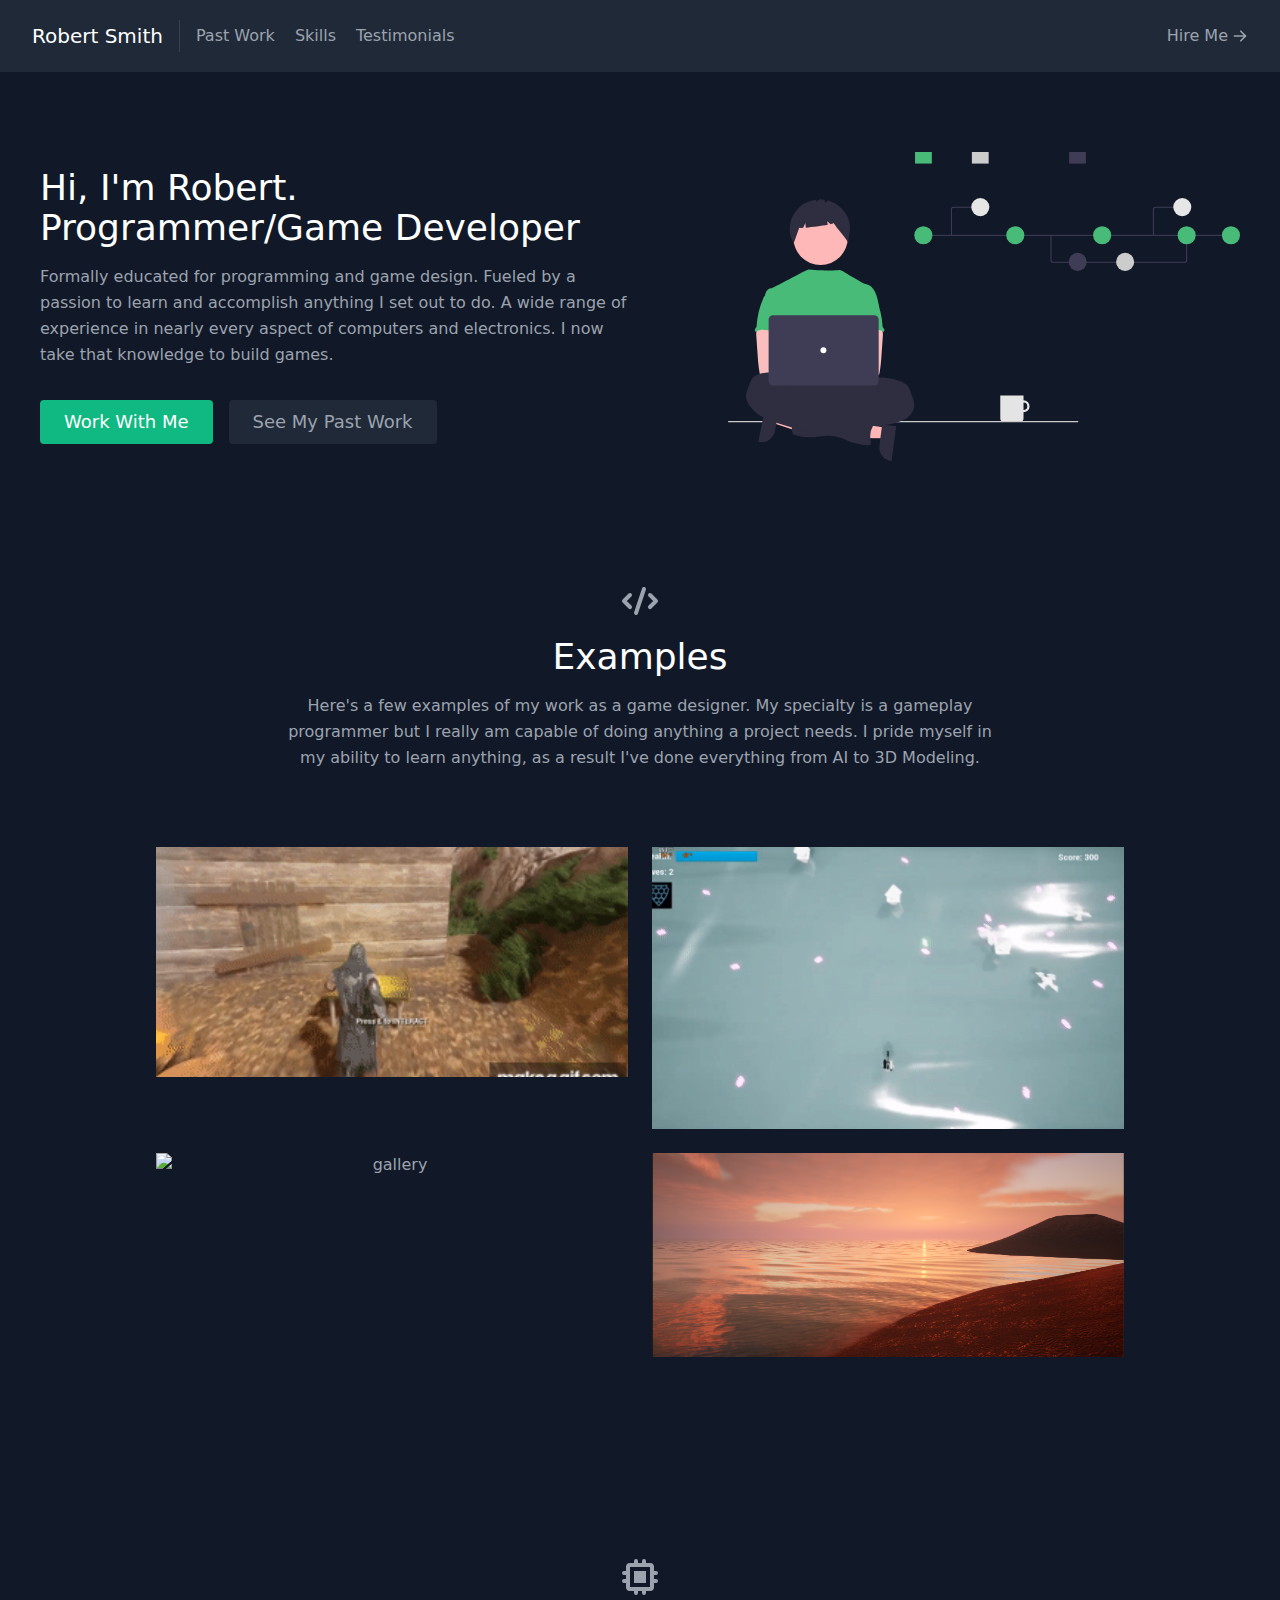
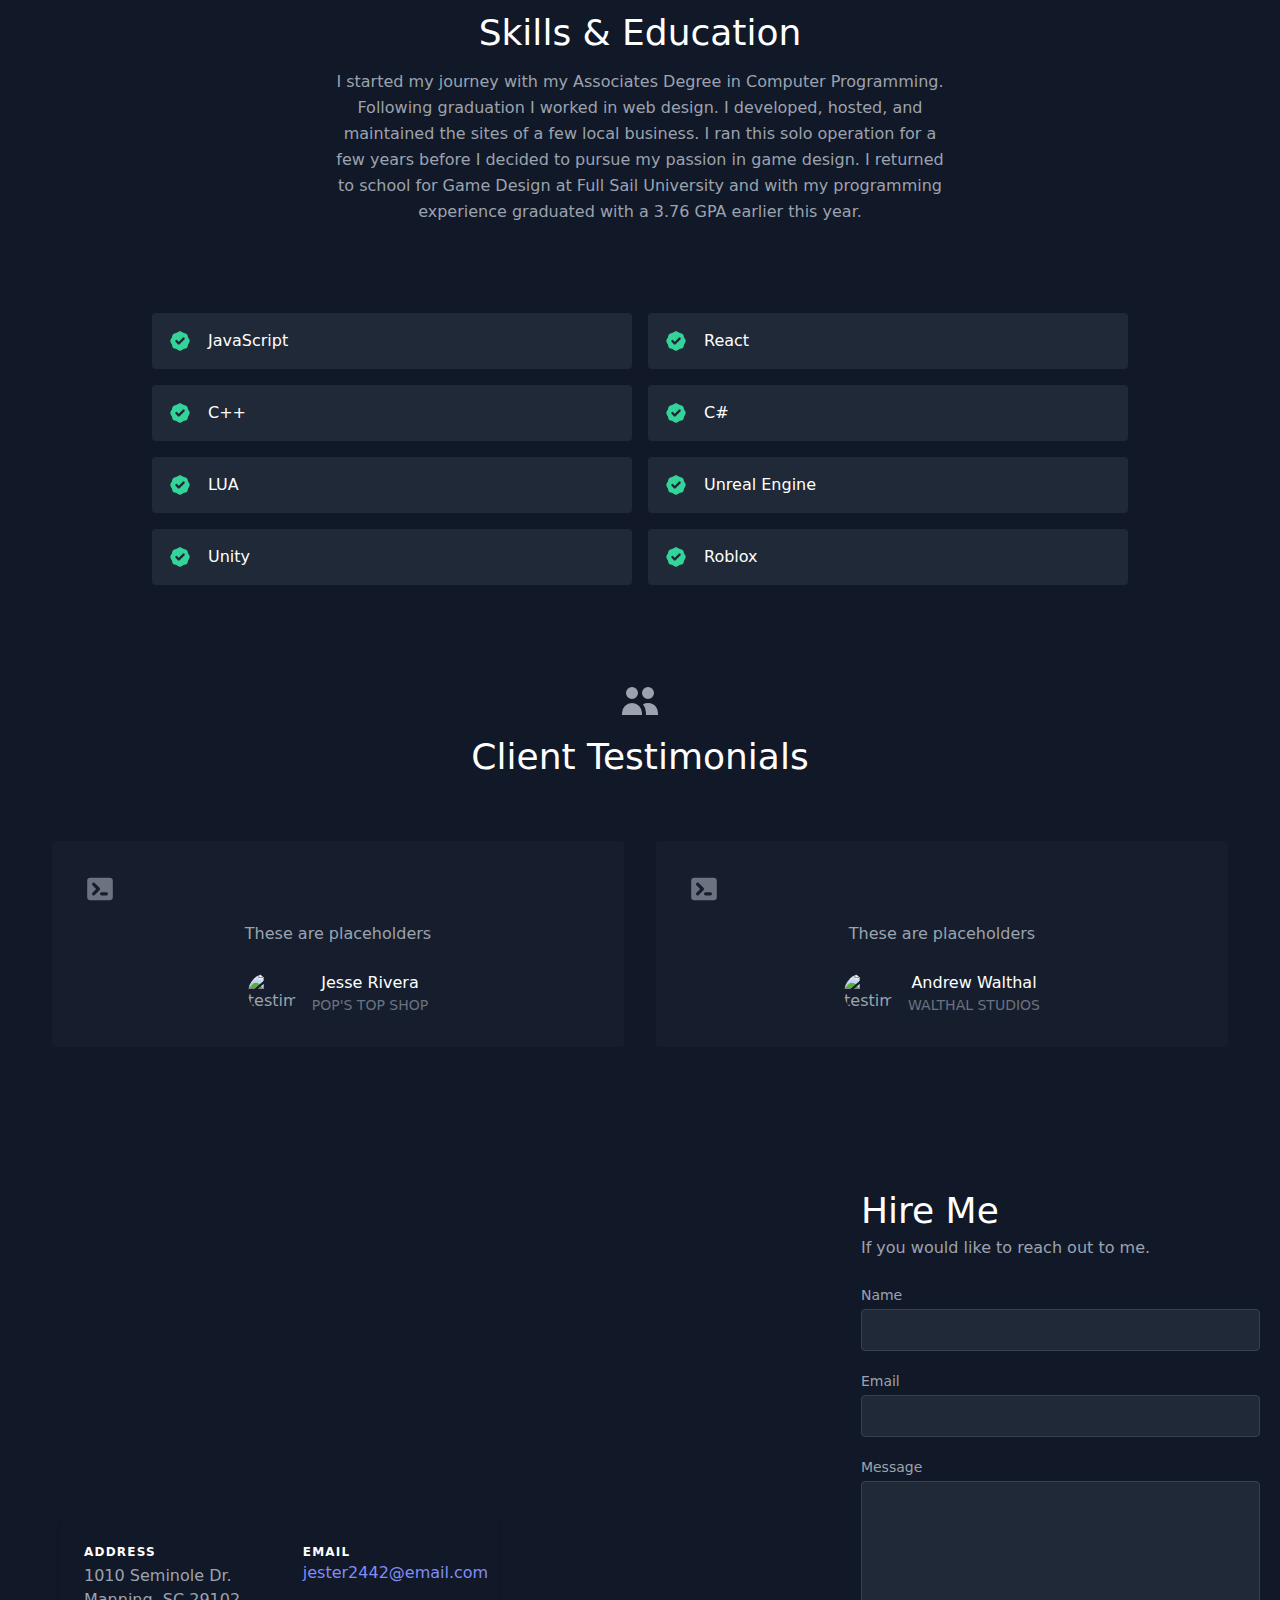
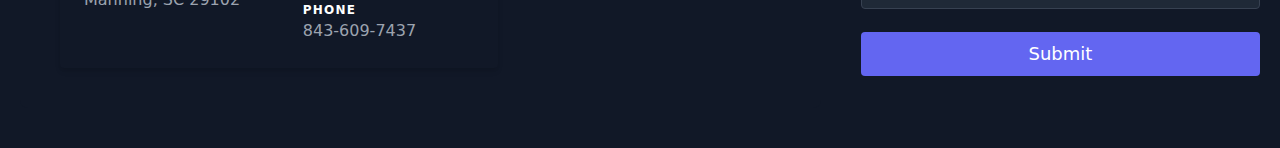
==== commit 33238a28: "Content Update" ====
--- a/index.html
+++ b/index.html
@@ -1 +1 @@
-<!doctype html><html lang="en"><head><meta charset="utf-8"/><link rel="icon" href="/favicon.ico"/><meta name="viewport" content="width=device-width,initial-scale=1"/><meta name="theme-color" content="#000000"/><meta name="description" content="My portfolio app created with React"/><link rel="apple-touch-icon" href="/logo192.png"/><link rel="manifest" href="/manifest.json"/><title>My Portfolio</title><link href="/static/css/main.13637e73.css" rel="stylesheet"></head><body><form name="test" netlify netlify-honeypot="bot-field" hidden><input name="name"/> <input type="email" name="email"/> <textarea name="message"></textarea></form><noscript>You need to enable JavaScript to run this app.</noscript><div id="root"></div><script type="text/javascript" src="/static/js/main.bfc13f00.js"></script></body></html>+<!doctype html><html lang="en"><head><meta charset="utf-8"/><link rel="icon" href="/favicon.ico"/><meta name="viewport" content="width=device-width,initial-scale=1"/><meta name="theme-color" content="#000000"/><meta name="description" content="My portfolio app created with React"/><link rel="apple-touch-icon" href="/logo192.png"/><link rel="manifest" href="/manifest.json"/><title>My Portfolio</title><link href="/static/css/main.13637e73.css" rel="stylesheet"></head><body><form name="test" netlify netlify-honeypot="bot-field" hidden><input name="name"/> <input type="email" name="email"/> <textarea name="message"></textarea></form><noscript>You need to enable JavaScript to run this app.</noscript><div id="root"></div><script type="text/javascript" src="/static/js/main.c2d63bdf.js"></script></body></html>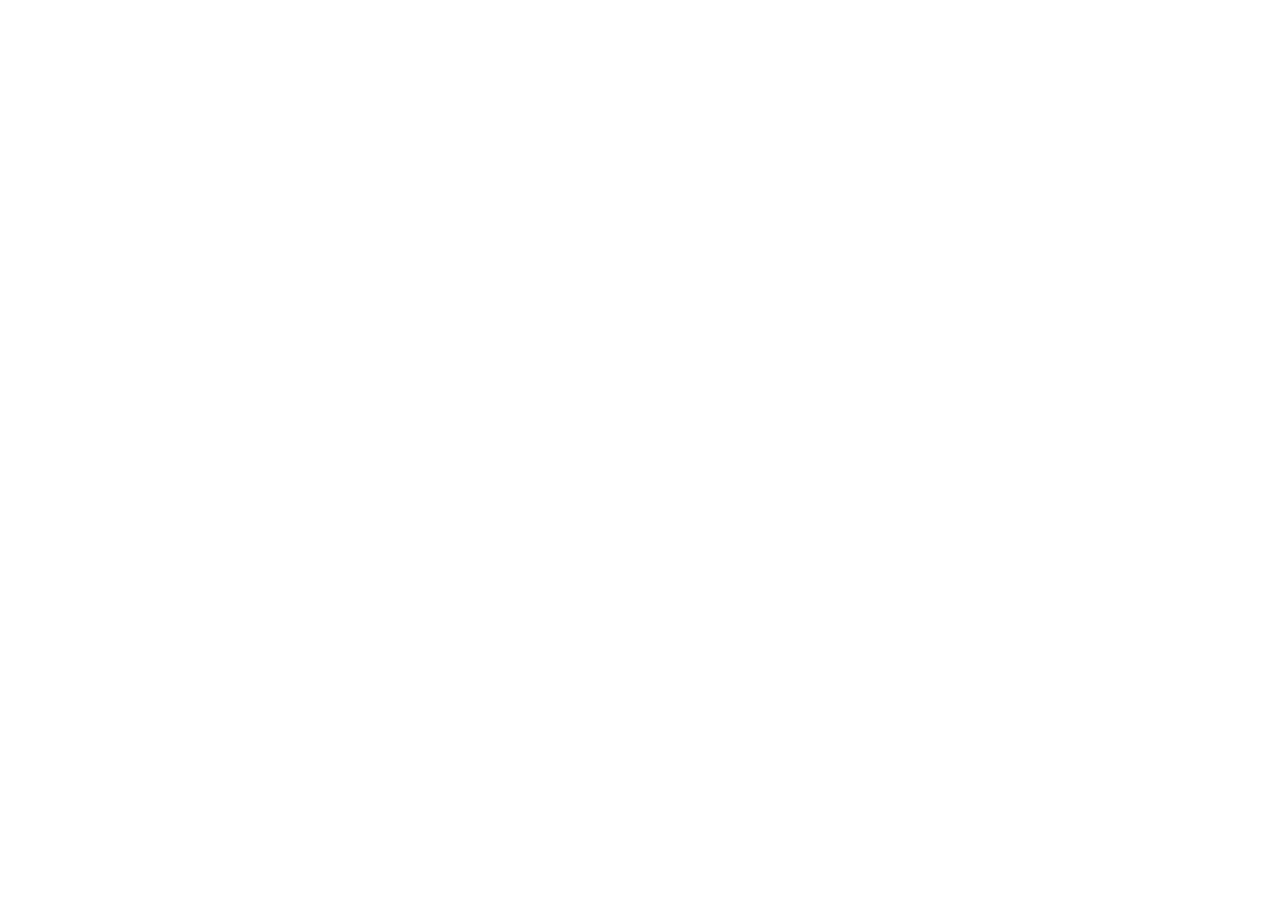
==== commit 9ec981ec: "Contact Updates" ====
--- a/index.html
+++ b/index.html
@@ -1 +1 @@
-<!doctype html><html lang="en"><head><meta charset="utf-8"/><link rel="icon" href="/favicon.ico"/><meta name="viewport" content="width=device-width,initial-scale=1"/><meta name="theme-color" content="#000000"/><meta name="description" content="My portfolio app created with React"/><link rel="apple-touch-icon" href="/logo192.png"/><link rel="manifest" href="/manifest.json"/><title>My Portfolio</title><link href="/static/css/main.13637e73.css" rel="stylesheet"></head><body><form name="test" netlify netlify-honeypot="bot-field" hidden><input name="name"/> <input type="email" name="email"/> <textarea name="message"></textarea></form><noscript>You need to enable JavaScript to run this app.</noscript><div id="root"></div><script type="text/javascript" src="/static/js/main.c2d63bdf.js"></script></body></html>+<!doctype html><html lang="en"><head><meta charset="utf-8"/><link rel="icon" href="/favicon.ico"/><meta name="viewport" content="width=device-width,initial-scale=1"/><meta name="theme-color" content="#000000"/><meta name="description" content="My portfolio app created with React"/><link rel="apple-touch-icon" href="/logo192.png"/><link rel="manifest" href="/manifest.json"/><title>My Portfolio</title><link href="/static/css/main.c57e9b42.css" rel="stylesheet"></head><body><form name="test" netlify netlify-honeypot="bot-field" hidden><input name="name"/> <input type="email" name="email"/> <textarea name="message"></textarea></form><noscript>You need to enable JavaScript to run this app.</noscript><div id="root"></div><script type="text/javascript" src="/static/js/main.88deb0cf.js"></script></body></html>